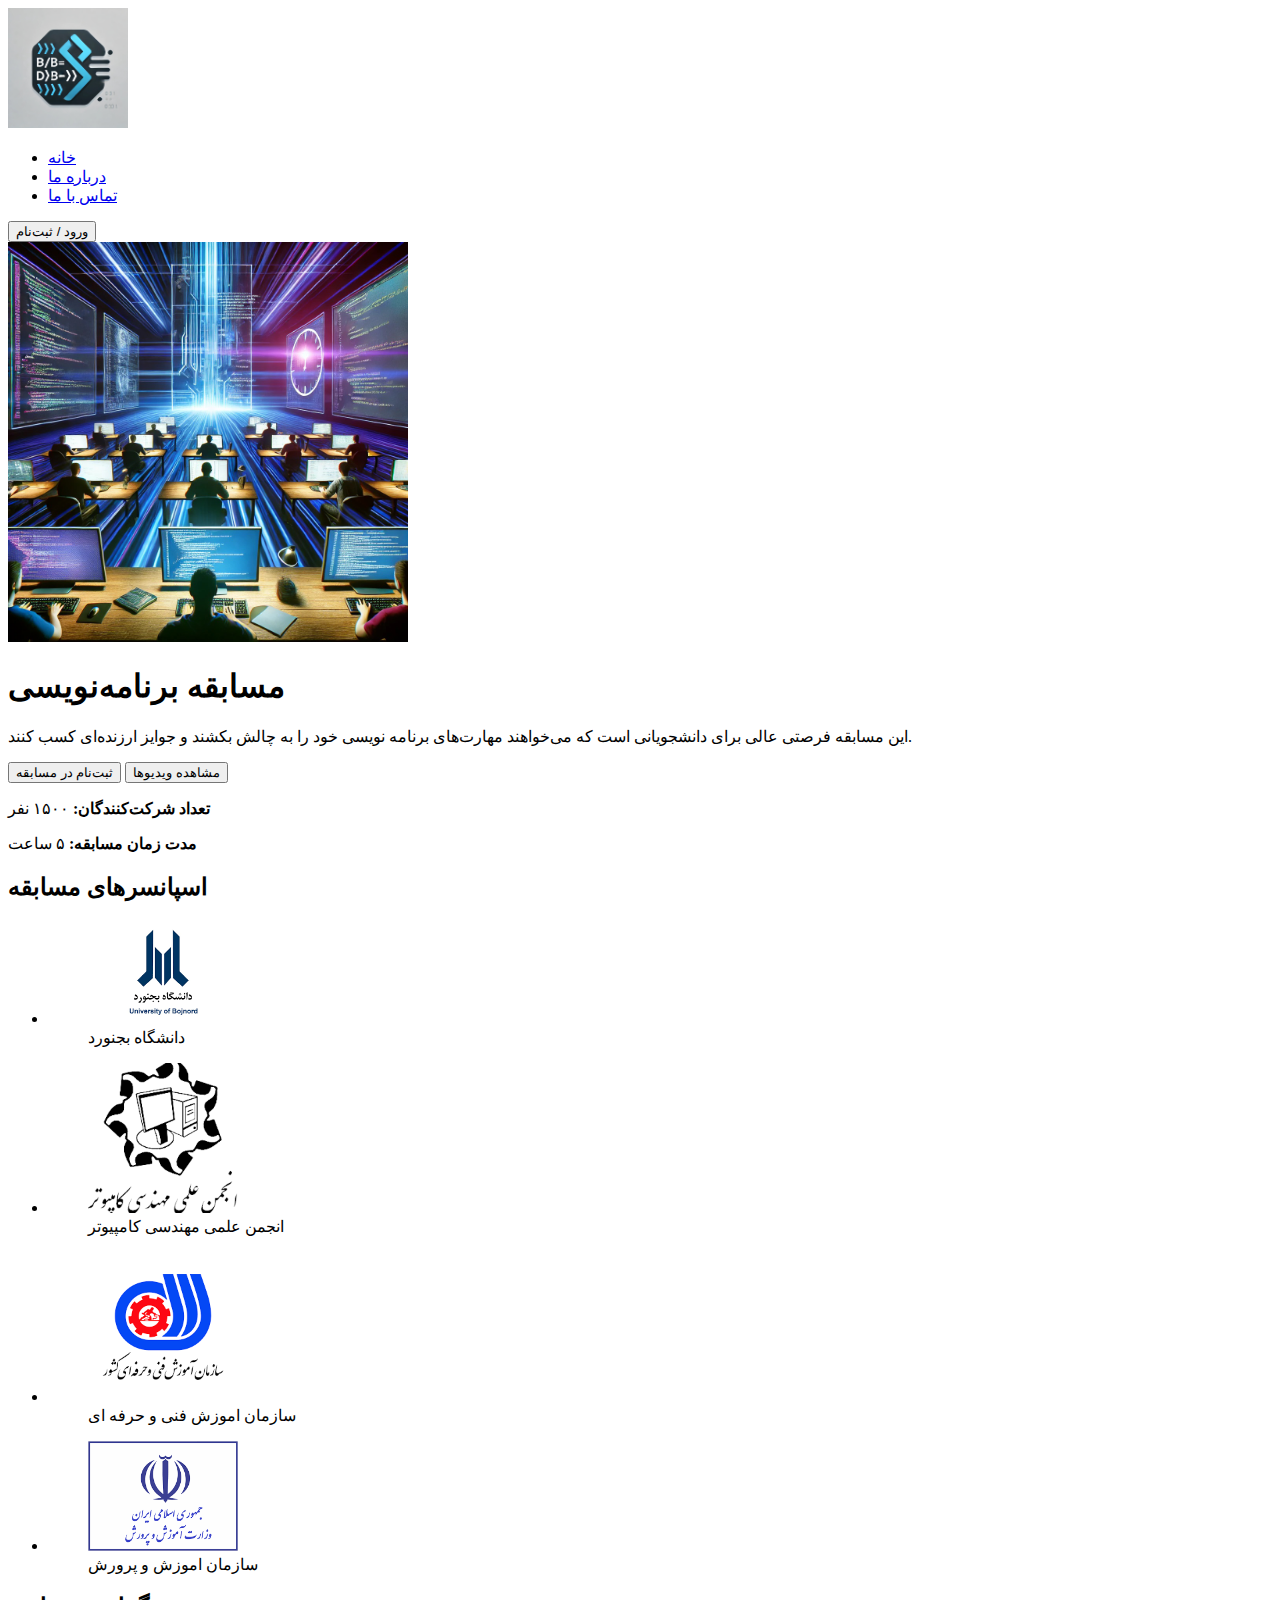
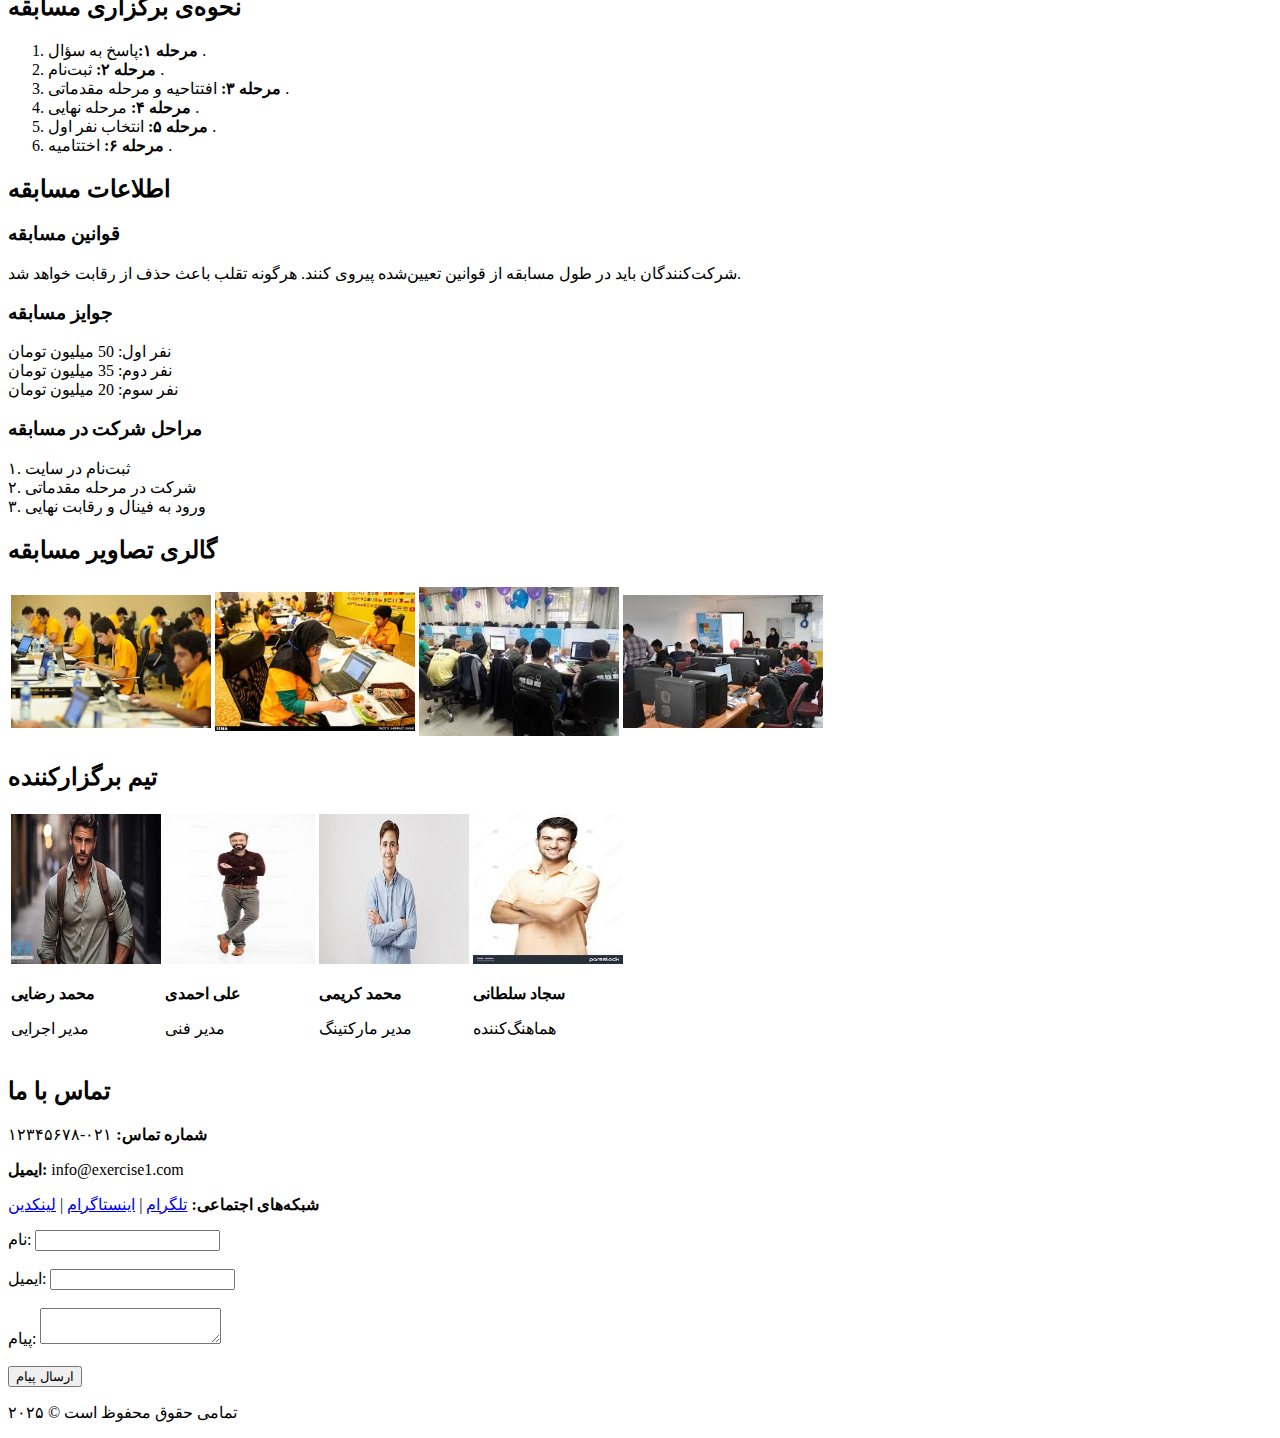
==== index.html @ 2483e650 "Merge branch 'ralia79:main' into main" ====
<!DOCTYPE html>
<html lang="fa">
<head>
    <meta charset="UTF-8">
    <meta name="viewport" content="width=device-width, initial-scale=1.0">
    <title>تمرین اول</title>
</head>
<body>

    <header>
        <img src="assets/images/logo/my_logo.jpg" alt="لوگوی تمرین 1" width="120">
        
        <nav>
            <ul>
                <li><a href="#">خانه</a></li>
                <li><a href="#">درباره ما</a></li>
                <li><a href="#">تماس با ما</a></li>
            </ul>
        </nav>

        <button>ورود / ثبت‌نام</button>
    </header>

<!-------------------------------------------------->
    <section id="event-intro">
        <img src="assets/images/logo/Graphic_image.jpg" alt="تصویر گرافیکی مسابقه" width="400">
        
        <h1>مسابقه برنامه‌نویسی </h1>
    
        <p>این مسابقه فرصتی عالی برای دانشجویانی است که می‌خواهند مهارت‌های برنامه نویسی خود را به چالش بکشند و جوایز ارزنده‌ای کسب کنند.</p>
    
        <button>ثبت‌نام در مسابقه</button>
        <button>مشاهده ویدیوها</button>
    
        <p><strong>تعداد شرکت‌کنندگان:</strong> ۱۵۰۰ نفر</p>
        <p><strong>مدت زمان مسابقه:</strong> ۵ ساعت</p>
    </section>

    <!-------------------------------------------------->
    
    <section id="sponsors">
        <h2> اسپانسرهای مسابقه</h2>
        
        <ul>
            <li>
                <figure>
                    <img src="assets/images/sponsors/university_of_bojnurd.png" alt="دانشگاه بجنورد" width="150">
                    <figcaption>دانشگاه بجنورد</figcaption>
                </figure>
            </li>
            <li>
                <figure>
                    <img src="assets/images/sponsors/sponsor2.png" alt="انجمن علمی مهندسی کامپیوتر" width="150">
                    <figcaption>انجمن علمی مهندسی کامپیوتر</figcaption>
                </figure>
            </li>
            <li>
                <figure>
                    <img src="assets/images/sponsors/sponsor3.png" alt="سازمان اموزش فنی و حرفه ای" width="150">
                    <figcaption>سازمان اموزش فنی و حرفه ای</figcaption>
                </figure>
            </li>
            <li>
                <figure>
                    <img src="assets/images/sponsors/sponser4.png" alt="سازمان اموزش و پرورش" width="150">
                    <figcaption>سازمان اموزش و پرورش</figcaption>
                </figure>
            </li>
        </ul>
    </section>

    <!-------------------------------------------------->

    <section id="timeline">
        <h2>نحوه‌ی برگزاری مسابقه</h2>
    
        <ol>
            <li><strong>مرحله ۱:</strong>پاسخ به سؤال .</li>
            <li><strong>مرحله ۲:</strong> ثبت‌نام .</li>
            <li><strong>مرحله ۳:</strong> افتتاحیه و مرحله مقدماتی .</li>
            <li><strong>مرحله ۴:</strong> مرحله نهایی .</li>
            <li><strong>مرحله ۵:</strong> انتخاب نفر اول .</li>
            <li><strong>مرحله ۶:</strong> اختتامیه .</li>
        </ol>
    </section>

    <!------------------------------------------------------>

    <section id="competition-info">
        <h2>اطلاعات مسابقه</h2>
    
        <div>
            <h3>قوانین مسابقه</h3>
            <p>شرکت‌کنندگان باید در طول مسابقه از قوانین تعیین‌شده پیروی کنند. هرگونه تقلب باعث حذف از رقابت خواهد شد.</p>
        </div>
    
        <div>
            <h3>جوایز مسابقه</h3>
            <p>نفر اول: 50 میلیون تومان <br> نفر دوم: 35 میلیون تومان <br> نفر سوم: 20 میلیون تومان</p>
        </div>
    
        <div>
            <h3> مراحل شرکت در مسابقه</h3>
            <p>۱. ثبت‌نام در سایت <br> ۲. شرکت در مرحله مقدماتی <br> ۳. ورود به فینال و رقابت نهایی</p>
        </div>
    </section>

    <!------------------------------------------------------>
    
    <section id="gallery">
        <h2>گالری تصاویر مسابقه</h2>
    
        <table>
            <tr>
                <td><img src="assets/images/galery/picture1.jpg" alt="عکس  مسابقه" width="200"></td>
                <td><img src="assets/images/galery/picture2.jpg" alt="عکس  مسابقه" width="200"></td>
                <td><img src="assets/images/galery/picture3.jpg" alt="عکس  مسابقه" width="200"></td>
                <td><img src="assets/images/galery/picture4.jpg" alt="عکس  مسابقه" width="200"></td>
            </tr>
        </table>
    </section>

    <!----------------------------------------------------->
    
    <section id="team">
        <h2>تیم برگزارکننده</h2>
    
        <table>
            <tr>
                <td>
                    <img src="assets/images/Organizing_team/Responsible1.jpg" alt="عضو اول" width="150" height="150">
                    <p><strong>محمد رضایی</strong></p>
                    <p>مدیر اجرایی</p>
                </td>
                <td>
                    <img src="assets/images/Organizing_team/Responsible2.jpg" alt="عضو دوم" width="150" height="150">
                    <p><strong>علی احمدی</strong></p>
                    <p>مدیر فنی</p>
                </td>
                <td>
                    <img src="assets/images/Organizing_team/Responsible3.jpg" alt="عضو سوم" width="150" height="150">
                    <p><strong>محمد کریمی</strong></p>
                    <p>مدیر مارکتینگ</p>
                </td>
                <td>
                    <img src="assets/images/Organizing_team/Responsible4.jpg" alt="عضو چهارم" width="150" height="150">
                    <p><strong>سجاد سلطانی</strong></p>
                    <p>هماهنگ‌کننده</p>
                </td>
            </tr>
        </table>
    </section>

    <!--------------------------------------------------->
    
    <section id="contact">
        <h2>تماس با ما</h2>
    
        <p><strong> شماره تماس:</strong> ۰۲۱-۱۲۳۴۵۶۷۸</p>
        <p><strong> ایمیل:</strong> info@exercise1.com</p>
        <p><strong> شبکه‌های اجتماعی:</strong> 
            <a href="#">تلگرام</a> | 
            <a href="#">اینستاگرام</a> | 
            <a href="#">لینکدین</a>
        </p>
    
        <form>
            <label>نام:</label>
            <input type="text" name="name"><br><br>
    
            <label>ایمیل:</label>
            <input type="email" name="email"><br><br>
    
            <label>پیام:</label>
            <textarea name="message"></textarea><br><br>
    
            <button type="submit">ارسال پیام</button>
        </form>
    </section>
    
    <footer>
        <p>تمامی حقوق محفوظ است © ۲۰۲۵</p>
    </footer>
    
</body>
</html>
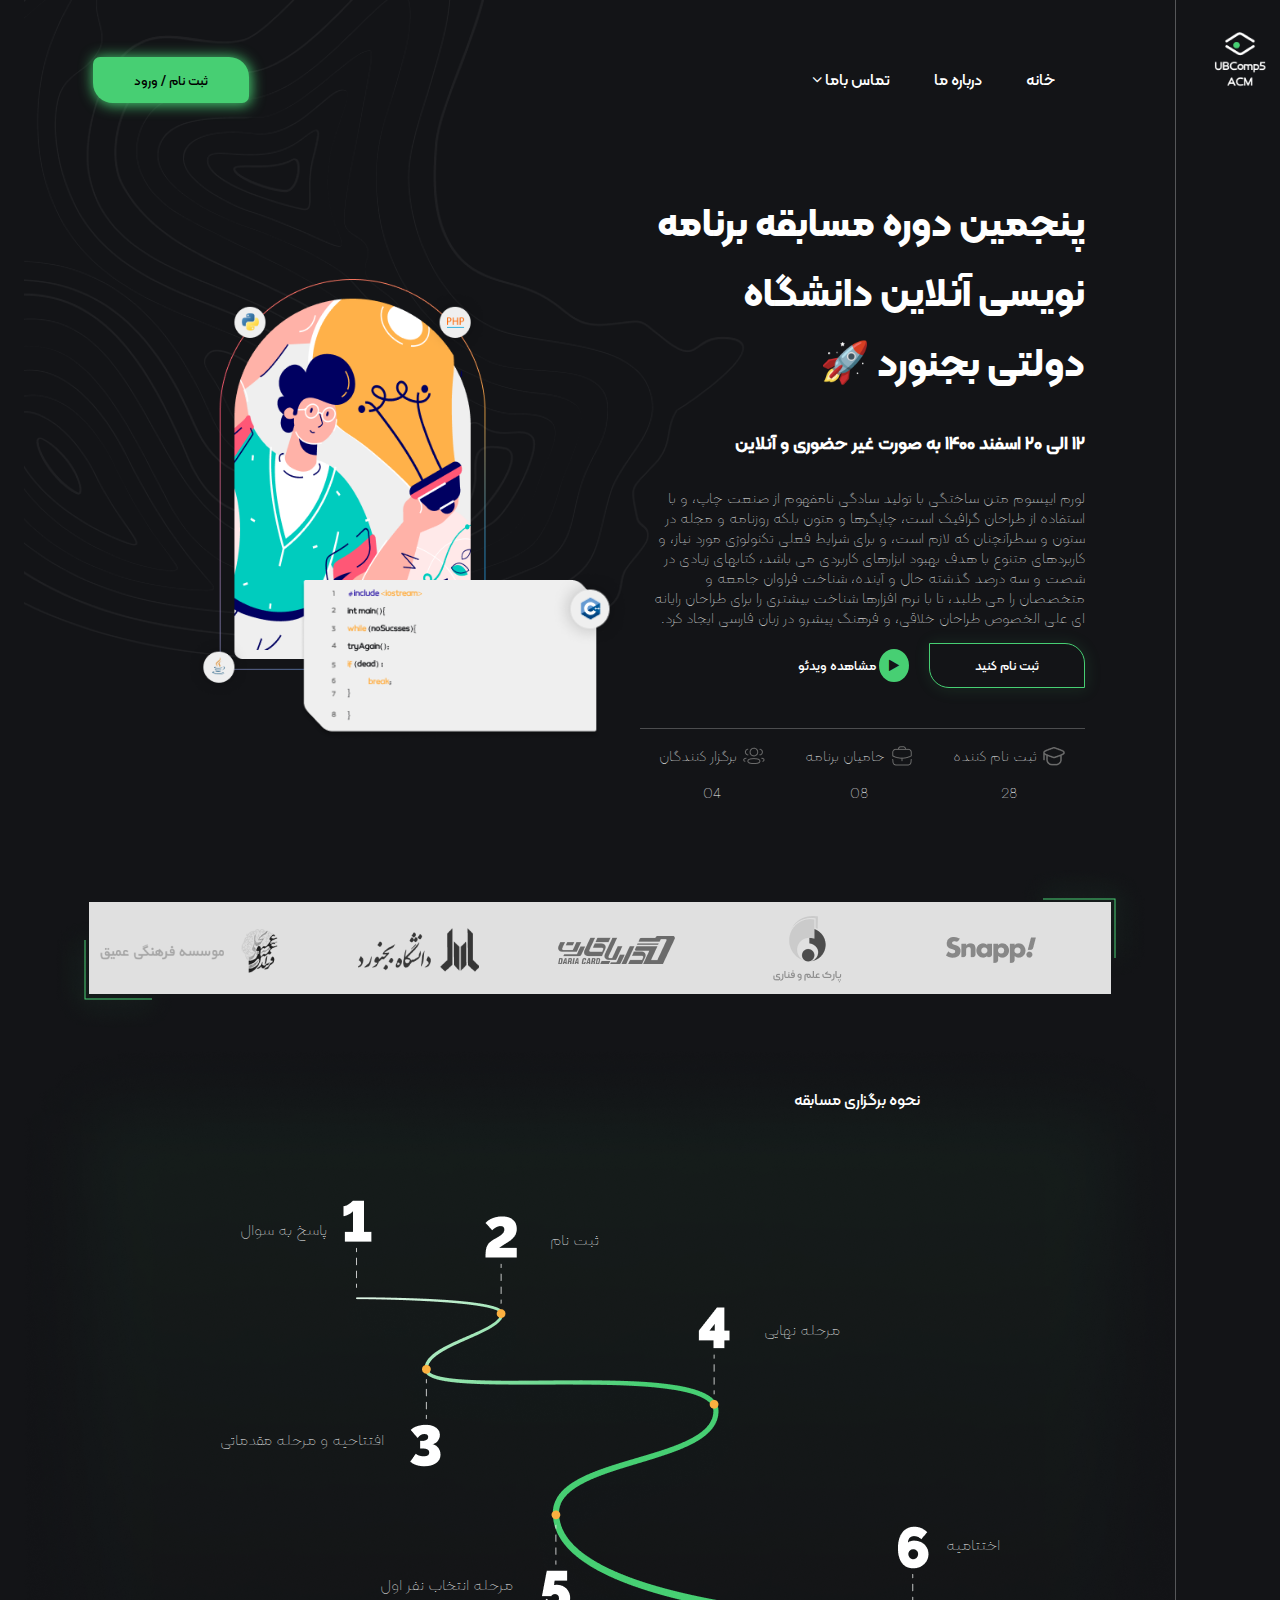
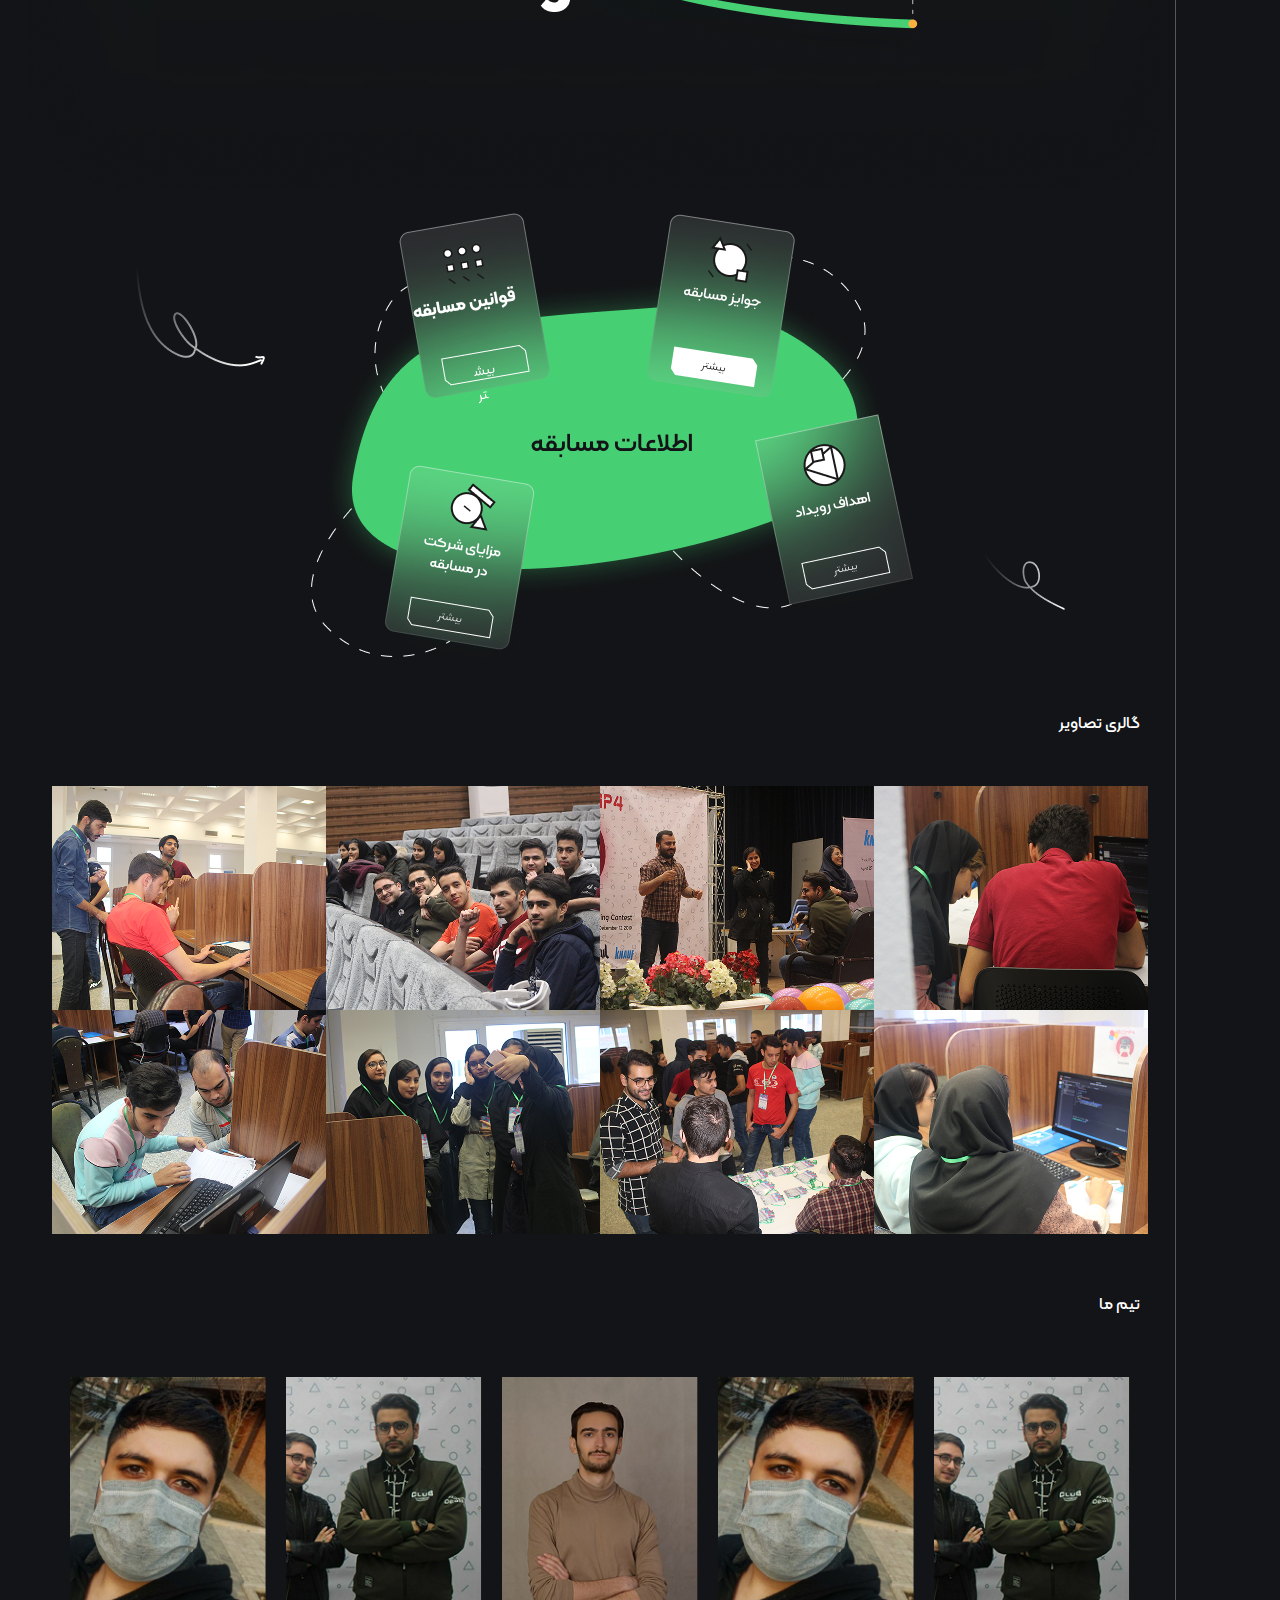
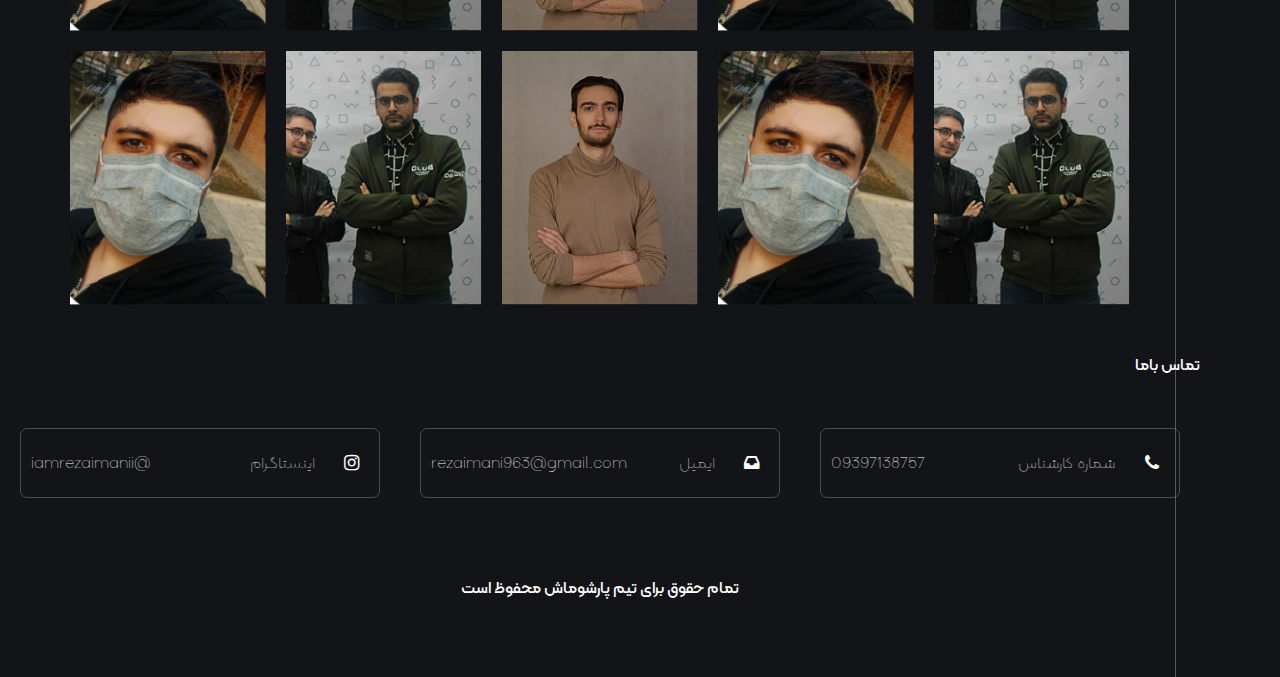
==== commit 7b584381: "Merge branch 'ralia79:main' into main" ====
--- a/index.html
+++ b/index.html
@@ -1,186 +1,324 @@
 <!DOCTYPE html>
 <html lang="fa">
+
 <head>
     <meta charset="UTF-8">
     <meta name="viewport" content="width=device-width, initial-scale=1.0">
-    <title>تمرین اول</title>
+    <link rel="stylesheet" href="assets/css/style.css">
+    <link rel="stylesheet" href="assets/css/fonts.css">
+    <title>صفحه اصلی</title>
 </head>
+
 <body>
-
-    <header>
-        <img src="assets/images/logo/my_logo.jpg" alt="لوگوی تمرین 1" width="120">
-        
-        <nav>
-            <ul>
-                <li><a href="#">خانه</a></li>
-                <li><a href="#">درباره ما</a></li>
-                <li><a href="#">تماس با ما</a></li>
-            </ul>
-        </nav>
-
-        <button>ورود / ثبت‌نام</button>
-    </header>
-
-<!-------------------------------------------------->
-    <section id="event-intro">
-        <img src="assets/images/logo/Graphic_image.jpg" alt="تصویر گرافیکی مسابقه" width="400">
-        
-        <h1>مسابقه برنامه‌نویسی </h1>
-    
-        <p>این مسابقه فرصتی عالی برای دانشجویانی است که می‌خواهند مهارت‌های برنامه نویسی خود را به چالش بکشند و جوایز ارزنده‌ای کسب کنند.</p>
-    
-        <button>ثبت‌نام در مسابقه</button>
-        <button>مشاهده ویدیوها</button>
-    
-        <p><strong>تعداد شرکت‌کنندگان:</strong> ۱۵۰۰ نفر</p>
-        <p><strong>مدت زمان مسابقه:</strong> ۵ ساعت</p>
-    </section>
-
-    <!-------------------------------------------------->
-    
-    <section id="sponsors">
-        <h2> اسپانسرهای مسابقه</h2>
-        
-        <ul>
-            <li>
-                <figure>
-                    <img src="assets/images/sponsors/university_of_bojnurd.png" alt="دانشگاه بجنورد" width="150">
-                    <figcaption>دانشگاه بجنورد</figcaption>
-                </figure>
-            </li>
-            <li>
-                <figure>
-                    <img src="assets/images/sponsors/sponsor2.png" alt="انجمن علمی مهندسی کامپیوتر" width="150">
-                    <figcaption>انجمن علمی مهندسی کامپیوتر</figcaption>
-                </figure>
-            </li>
-            <li>
-                <figure>
-                    <img src="assets/images/sponsors/sponsor3.png" alt="سازمان اموزش فنی و حرفه ای" width="150">
-                    <figcaption>سازمان اموزش فنی و حرفه ای</figcaption>
-                </figure>
-            </li>
-            <li>
-                <figure>
-                    <img src="assets/images/sponsors/sponser4.png" alt="سازمان اموزش و پرورش" width="150">
-                    <figcaption>سازمان اموزش و پرورش</figcaption>
-                </figure>
-            </li>
-        </ul>
-    </section>
-
-    <!-------------------------------------------------->
-
-    <section id="timeline">
-        <h2>نحوه‌ی برگزاری مسابقه</h2>
-    
-        <ol>
-            <li><strong>مرحله ۱:</strong>پاسخ به سؤال .</li>
-            <li><strong>مرحله ۲:</strong> ثبت‌نام .</li>
-            <li><strong>مرحله ۳:</strong> افتتاحیه و مرحله مقدماتی .</li>
-            <li><strong>مرحله ۴:</strong> مرحله نهایی .</li>
-            <li><strong>مرحله ۵:</strong> انتخاب نفر اول .</li>
-            <li><strong>مرحله ۶:</strong> اختتامیه .</li>
-        </ol>
-    </section>
-
-    <!------------------------------------------------------>
-
-    <section id="competition-info">
-        <h2>اطلاعات مسابقه</h2>
-    
-        <div>
-            <h3>قوانین مسابقه</h3>
-            <p>شرکت‌کنندگان باید در طول مسابقه از قوانین تعیین‌شده پیروی کنند. هرگونه تقلب باعث حذف از رقابت خواهد شد.</p>
+    <div class="container">
+        <div class="container-col-1">
+            <img src="assets/images/logo/logo.png" alt="لوگوی سایت">
         </div>
-    
-        <div>
-            <h3>جوایز مسابقه</h3>
-            <p>نفر اول: 50 میلیون تومان <br> نفر دوم: 35 میلیون تومان <br> نفر سوم: 20 میلیون تومان</p>
+        <div class="container-col-2">
+            <header>
+                <div class="header-col-1">
+                    <nav>
+                        <ul>
+                            <li><a href="#">خانه</a></li>
+                            <li><a href="#">درباره ما</a></li>
+                            <li><a href="#">تماس باما <i class="fa fa-angle-down"></i></a></li>
+                        </ul>
+                    </nav>
+                </div>
+                <div class="header-col-2">
+                    <button>ثبت نام / ورود</button>
+                </div>
+            </header>
+            <div class="content-container">
+                <div class="content-container-col-1">
+                    <h1>پنجمین دوره مسابقه برنامه نویسی آنلاین دانشگاه دولتی بجنورد &#x1F680;</h1>
+                    <h5>۱۲ الی ۲۰ اسفند ۱۴۰۰ به صورت غیر حضوری و آنلاین</h5>
+                    <p>لورم ایپسوم متن ساختگی با تولید سادگی نامفهوم از صنعت چاپ، و با استفاده از طراحان گرافیک است،
+                        چاپگرها و متون بلکه روزنامه و مجله در ستون و سطرآنچنان که لازم است، و برای شرایط فعلی تکنولوژی
+                        مورد نیاز، و کاربردهای متنوع با هدف بهبود ابزارهای کاربردی می باشد، کتابهای زیادی در شصت و سه
+                        درصد گذشته حال و آینده، شناخت فراوان جامعه و متخصصان را می طلبد، تا با نرم افزارها شناخت بیشتری
+                        را برای طراحان رایانه ای علی الخصوص طراحان خلاقی، و فرهنگ پیشرو در زبان فارسی ایجاد کرد.</p>
+
+                    <button class="submit">ثبت نام کنید</button>
+                    <button class="watch"> <i class="fa fa-play"></i> مشاهده ویدئو</button>
+
+                    <div class="box">
+                        <div>
+                            <p><img src="assets/images/icons/education.png" alt=""> ثبت نام کننده </p>
+                            <p>28</p>
+                        </div>
+                        <div>
+                            <p><img src="assets/images/icons/work.png" alt=""> حامیان برنامه</p>
+                            <p>08</p>
+                        </div>
+                        <div>
+                            <p><img src="assets/images/icons/user.png" alt=""> برگزار کنندگان</p>
+                            <p>04</p>
+                        </div>
+                    </div>
+                </div>
+                <div class="content-container-col-2">
+                    <img src="assets/images/banner/banner.png" class="banner" alt="مسابقات برنامه نویسی">
+                    <img src="assets/images/banner/code.png" class="code" alt="نمونه کد">
+                    <img src="assets/images/icons/c-plus-plus.png" class="c" alt="لوگوی زبان سی پلاس پلاس">
+                </div>
+            </div>
+            <div class="sponser-container">
+                <img src="assets/images/banner/sponser.png" alt="">
+            </div>
+            <div class="path-container">
+                <div class="path-container-child">
+                    <div class="path-box">
+                        <img src="assets/images/banner/path.png" alt="">
+                        <p class="path-title">نحوه برگزاری مسابقه</p>
+                        <p class="path-1">پاسخ به سوال</p>
+                        <p class="path-2">ثبت نام</p>
+                        <p class="path-3">افتتاحیه و مرحله مقدماتی</p>
+                        <p class="path-4">مرحله نهایی</p>
+                        <p class="path-5">مرحله انتخاب نفر اول</p>
+                        <p class="path-6">اختتامیه</p>
+                    </div>
+                </div>
+            </div>
+            <div class="information-container">
+                <img src="assets/images/banner/information.png" alt="">
+            </div>
+            <div class="gallery-container">
+                <div class="gallery-container-child">
+                    <p class="gallery-title">گالری تصاویر</p>
+                    <div>
+                        <span>
+                            <span class="back-d"></span>
+                            <img src="assets/images/gallery/gallery-1.png" alt="تصویر اول گالری تصاویر">
+                            <img class="plus" src="assets/images/icons/plus.png" alt="">
+                        </span>
+                        <span>
+                            <span class="back-d"></span>
+                            <img src="assets/images/gallery/gallery-2.png" alt="تصویر دوم گالری تصاویر">
+                            <img class="plus" src="assets/images/icons/plus.png" alt="">
+                        </span>
+                        <span>
+                            <span class="back-d"></span>
+                            <img src="assets/images/gallery/gallery-3.png" alt="تصویر سوم گالری تصاویر">
+                            <img class="plus" src="assets/images/icons/plus.png" alt="">
+                        </span>
+                        <span>
+                            <span class="back-d"></span>
+                            <img src="assets/images/gallery/gallery-4.png" alt="تصویر چهارم گالری تصاویر">
+                            <img class="plus" src="assets/images/icons/plus.png" alt="">
+                        </span>
+                    </div>
+                    <div>
+                        <span>
+                            <span class="back-d"></span>
+                            <img src="assets/images/gallery/gallery-5.png" alt="تصویر پنجم گالری تصاویر">
+                            <img class="plus" src="assets/images/icons/plus.png" alt="">
+                        </span>
+                        <span>
+                            <span class="back-d"></span>
+                            <img src="assets/images/gallery/gallery-6.png" alt="تصویر ششم گالری تصاویر">
+                            <img class="plus" src="assets/images/icons/plus.png" alt="">
+                        </span>
+                        <span>
+                            <span class="back-d"></span>
+                            <img src="assets/images/gallery/gallery-7.png" alt="تصویر هفتم گالری تصاویر">
+                            <img class="plus" src="assets/images/icons/plus.png" alt="">
+                        </span>
+                        <span>
+                            <span class="back-d"></span>
+                            <img src="assets/images/gallery/gallery-8.png" alt="تصویر هشتم گالری تصاویر">
+                            <img class="plus" src="assets/images/icons/plus.png" alt="">
+                        </span>
+                    </div>
+                </div>
+            </div>
+            <div class="team-container">
+                <div class="team-container-child">
+                    <p class="team-title">تیم ما</p>
+                    <div>
+                        <span>
+                            <span class="back-d"></span>
+                            <img src="assets/images/team/team-1.png" alt="نفر اول تیم ما">
+                            <span class="sp-child-1">
+                                <i class="fa fa-linkedin-square"></i>
+                                <i class="fa fa-telegram"></i>
+                                <i class="fa fa-instagram"></i>
+                            </span>
+                            <span class="sp-child-2">
+                                <p>رضا ایمانی</p>
+                                <p>رهبر تیم</p>
+                            </span>
+                        </span>
+                        <span>
+                            <span class="back-d"></span>
+                            <img src="assets/images/team/team-2.png" alt="نفر دوم تیم ما">
+                            <span class="sp-child-1">
+                                <i class="fa fa-linkedin-square"></i>
+                                <i class="fa fa-telegram"></i>
+                                <i class="fa fa-instagram"></i>
+                            </span>
+                            <span class="sp-child-2">
+                                <p>حامد جعفری</p>
+                                <p>توسعه دهنده تازه کار</p>
+                            </span>
+                        </span>
+                        <span>
+                            <span class="back-d"></span>
+                            <img src="assets/images/team/team-3.png" alt="نفر سوم تیم ما">
+                            <span class="sp-child-1">
+                                <i class="fa fa-linkedin-square"></i>
+                                <i class="fa fa-telegram"></i>
+                                <i class="fa fa-instagram"></i>
+                            </span>
+                            <span class="sp-child-2">
+                                <p>میلاد احمدی</p>
+                                <p>طراح رابط کاربری </p>
+                            </span>
+                        </span>
+                        <span>
+                            <span class="back-d"></span>
+                            <img src="assets/images/team/team-1.png" alt="نفر چهارم تیم ما">
+                            <span class="sp-child-1">
+                                <i class="fa fa-linkedin-square"></i>
+                                <i class="fa fa-telegram"></i>
+                                <i class="fa fa-instagram"></i>
+                            </span>
+                            <span class="sp-child-2">
+                                <p>محسن محمدی</p>
+                                <p>متخصص استایلینگ</p>
+                            </span>
+                        </span>
+                        <span>
+                            <span class="back-d"></span>
+                            <img src="assets/images/team/team-2.png" alt="نفر پنجم تیم ما">
+                            <span class="sp-child-1">
+                                <i class="fa fa-linkedin-square"></i>
+                                <i class="fa fa-telegram"></i>
+                                <i class="fa fa-instagram"></i>
+                            </span>
+                            <span class="sp-child-2">
+                                <p>نیما رضایی</p>
+                                <p>مسئول بهینه سازی</p>
+                            </span>
+                        </span>
+                    </div>
+                    <div>
+                        <span>
+                            <span class="back-d"></span>
+                            <img src="assets/images/team/team-1.png" alt="نفر ششم تیم ما">
+                            <span class="sp-child-1">
+                                <i class="fa fa-linkedin-square"></i>
+                                <i class="fa fa-telegram"></i>
+                                <i class="fa fa-instagram"></i>
+                            </span>
+                            <span class="sp-child-2">
+                                <p>شاهرخ ایمانی</p>
+                                <p>مسئول تست رابط کاربری</p>
+                            </span>
+                        </span>
+                        <span>
+                            <span class="back-d"></span>
+                            <img src="assets/images/team/team-2.png" alt="نفر هفتم تیم ما">
+                            <span class="sp-child-1">
+                                <i class="fa fa-linkedin-square"></i>
+                                <i class="fa fa-telegram"></i>
+                                <i class="fa fa-instagram"></i>
+                            </span>
+                            <span class="sp-child-2">
+                                <p>کیان نادری</p>
+                                <p>توسعه دهنده ارشد</p>
+                            </span>
+                        </span>
+                        <span>
+                            <span class="back-d"></span>
+                            <img src="assets/images/team/team-3.png" alt="نفر هشتم تیم ما">
+                            <span class="sp-child-1">
+                                <i class="fa fa-linkedin-square"></i>
+                                <i class="fa fa-telegram"></i>
+                                <i class="fa fa-instagram"></i>
+                            </span>
+                            <span class="sp-child-2">
+                                <p>حمید صمدی</p>
+                                <p>متخصص توسعه کامپوننت</p>
+                            </span>
+                        </span>
+                        <span>
+                            <span class="back-d"></span>
+                            <img src="assets/images/team/team-1.png" alt="نفر نهم تیم ما">
+                            <span class="sp-child-1">
+                                <i class="fa fa-linkedin-square"></i>
+                                <i class="fa fa-telegram"></i>
+                                <i class="fa fa-instagram"></i>
+                            </span>
+                            <span class="sp-child-2">
+                                <p>سعید آقایی</p>
+                                <p>توسعه دهنده ارشد</p>
+                            </span>
+                        </span>
+                        <span>
+                            <span class="back-d"></span>
+                            <img src="assets/images/team/team-2.png" alt="نفر دهم تیم ما">
+                            <span class="sp-child-1">
+                                <i class="fa fa-linkedin-square"></i>
+                                <i class="fa fa-telegram"></i>
+                                <i class="fa fa-instagram"></i>
+                            </span>
+                            <span class="sp-child-2">
+                                <p>فرهاد کیانی</p>
+                                <p>توسعه دهنده تازه کار</p>
+                            </span>
+                        </span>
+
+                    </div>
+                </div>
+            </div>
+            <div class="contact-container">
+                <div class="contact-container-child">
+                    <p class="contact-title">تماس باما</p>
+                    <div class="contact-box">
+                        <div class="contact-item">
+                            <div class="icon">
+                                <i class="fa fa-phone"></i>
+                            </div>
+                            <div class="key">
+                                <p>شماره کارشناس</p>
+                            </div>
+                            <div class="value">
+                                <p>09397138757</p>
+                            </div>
+                        </div>
+                        <div class="contact-item">
+                            <div class="icon">
+                                <i class="fa fa-inbox"></i>
+                            </div>
+                            <div class="key">
+                                <p>ایمیل</p>
+                            </div>
+                            <div class="value">
+                                rezaimani963@gmail.com
+                            </div>
+                        </div>
+                        <div class="contact-item">
+                            <div class="icon">
+                                <i class="fa fa-instagram"></i>
+                            </div>
+                            <div class="key">
+                                <p>اینستاگرام</p>
+                            </div>
+                            <div class="value">
+                                <p>@iamrezaimanii</p>
+                            </div>
+                        </div>
+                    </div>
+                </div>
+            </div>
+            <footer>
+                <p>تمام حقوق برای تیم پارشوماش محفوظ است</p>
+            </footer>
         </div>
-    
-        <div>
-            <h3> مراحل شرکت در مسابقه</h3>
-            <p>۱. ثبت‌نام در سایت <br> ۲. شرکت در مرحله مقدماتی <br> ۳. ورود به فینال و رقابت نهایی</p>
-        </div>
-    </section>
-
-    <!------------------------------------------------------>
-    
-    <section id="gallery">
-        <h2>گالری تصاویر مسابقه</h2>
-    
-        <table>
-            <tr>
-                <td><img src="assets/images/galery/picture1.jpg" alt="عکس  مسابقه" width="200"></td>
-                <td><img src="assets/images/galery/picture2.jpg" alt="عکس  مسابقه" width="200"></td>
-                <td><img src="assets/images/galery/picture3.jpg" alt="عکس  مسابقه" width="200"></td>
-                <td><img src="assets/images/galery/picture4.jpg" alt="عکس  مسابقه" width="200"></td>
-            </tr>
-        </table>
-    </section>
-
-    <!----------------------------------------------------->
-    
-    <section id="team">
-        <h2>تیم برگزارکننده</h2>
-    
-        <table>
-            <tr>
-                <td>
-                    <img src="assets/images/Organizing_team/Responsible1.jpg" alt="عضو اول" width="150" height="150">
-                    <p><strong>محمد رضایی</strong></p>
-                    <p>مدیر اجرایی</p>
-                </td>
-                <td>
-                    <img src="assets/images/Organizing_team/Responsible2.jpg" alt="عضو دوم" width="150" height="150">
-                    <p><strong>علی احمدی</strong></p>
-                    <p>مدیر فنی</p>
-                </td>
-                <td>
-                    <img src="assets/images/Organizing_team/Responsible3.jpg" alt="عضو سوم" width="150" height="150">
-                    <p><strong>محمد کریمی</strong></p>
-                    <p>مدیر مارکتینگ</p>
-                </td>
-                <td>
-                    <img src="assets/images/Organizing_team/Responsible4.jpg" alt="عضو چهارم" width="150" height="150">
-                    <p><strong>سجاد سلطانی</strong></p>
-                    <p>هماهنگ‌کننده</p>
-                </td>
-            </tr>
-        </table>
-    </section>
-
-    <!--------------------------------------------------->
-    
-    <section id="contact">
-        <h2>تماس با ما</h2>
-    
-        <p><strong> شماره تماس:</strong> ۰۲۱-۱۲۳۴۵۶۷۸</p>
-        <p><strong> ایمیل:</strong> info@exercise1.com</p>
-        <p><strong> شبکه‌های اجتماعی:</strong> 
-            <a href="#">تلگرام</a> | 
-            <a href="#">اینستاگرام</a> | 
-            <a href="#">لینکدین</a>
-        </p>
-    
-        <form>
-            <label>نام:</label>
-            <input type="text" name="name"><br><br>
-    
-            <label>ایمیل:</label>
-            <input type="email" name="email"><br><br>
-    
-            <label>پیام:</label>
-            <textarea name="message"></textarea><br><br>
-    
-            <button type="submit">ارسال پیام</button>
-        </form>
-    </section>
-    
-    <footer>
-        <p>تمامی حقوق محفوظ است © ۲۰۲۵</p>
-    </footer>
-    
+    </div>
+    <img class="background" src="assets/images/banner/background.png" alt="">
+
 </body>
-</html>
+
+</html>--- a/assets/css/style.css
+++ b/assets/css/style.css
@@ -0,0 +1,520 @@
+@import url(../icons/css/font-awesome.min.css);
+
+:root {
+    --BACKGROUND: #131417;
+    --FOREGROUND: #FFFFFF;
+    --GREEN: #47CF73;
+}
+
+* {
+    box-sizing: border-box;
+    text-decoration: none;
+    user-select: none;
+    -webkit-user-select: none;
+    -moz-user-select: none;
+}
+
+body {
+    direction: rtl;
+    margin: 0px;
+    background-color: var(--BACKGROUND);
+}
+
+.container {
+    display: flex;
+    align-items: start;
+    justify-content: center;
+    width: 100%;
+}
+
+.container-col-1 {
+    width: 10%;
+    display: flex;
+    align-items: start;
+    justify-content: center;
+    height: 100vh;
+}
+
+.container-col-1 img {
+    width: 40%;
+    margin-top: 32px;
+}
+
+.container-col-2 {
+    width: 90%;
+    border-right: 1px solid rgba(255, 255, 255, 0.288);
+}
+
+header {
+    padding: 40px;
+    display: flex;
+    align-items: center;
+    justify-content: center;
+    width: 100%;
+    height: fit-content;
+}
+
+.header-col-1 {
+    width: 80%;
+    height: 100%;
+}
+
+.header-col-1 ul {
+    list-style-type: none;
+    padding: 0px;
+    margin-right: 60px;
+}
+
+.header-col-1 li {
+    display: inline-block;
+    width: fit-content;
+    padding: 10px 20px;
+    border-bottom: 1px solid var(--BACKGROUND);
+    transition: all 0.2s;
+}
+
+.header-col-1 li:hover {
+    border-bottom: 1px solid var(--GREEN);
+}
+
+.header-col-1 li a {
+    font-family: kalameh-medium;
+    color: var(--FOREGROUND);
+}
+
+.header-col-2 {
+    width: 20%;
+    display: flex;
+    align-items: center;
+    justify-content: center;
+}
+
+.header-col-2 button {
+    cursor: pointer;
+    width: 156px;
+    height: 45.54px;
+    font-family: kalameh-medium;
+    font-size: small;
+    background-color: var(--GREEN);
+    border-radius: 7px 20px 7px 20px;
+    border: 0px;
+    box-shadow: 1px 1px 14px 1px var(--GREEN);
+}
+
+.content-container {
+    display: flex;
+    align-items: center;
+    justify-content: center;
+    width: 100%;
+    padding: 0px 50px 50px 50px;
+}
+
+.content-container-col-1 {
+    width: 50%;
+    padding: 0px 40px;
+}
+
+.content-container-col-2 {
+    display: flex;
+    align-items: center;
+    justify-content: center;
+    width: 50%;
+    position: relative;
+}
+
+.content-container-col-2 .banner {
+    width: 300px;
+}
+
+.content-container-col-2 .code {
+    width: 300px;
+    position: absolute;
+    right: 0px;
+    bottom: 0px;
+    margin-bottom: -40px;
+}
+
+.content-container-col-2 .c {
+    width: 80px;
+    position: absolute;
+    right: 0px;
+    margin-right: -30px;
+    bottom: 50px;
+}
+
+.content-container-col-1 h1 {
+    font-family: kalameh-bold;
+    color: var(--FOREGROUND);
+    line-height: 70px;
+    font-size: 40px;
+}
+
+.content-container-col-1 h5 {
+    color: var(--FOREGROUND);
+    font-family: kalameh-medium;
+    font-size: 18px;
+}
+
+.content-container-col-1 p {
+    color: var(--FOREGROUND);
+    font-family: kalameh-thin;
+    font-size: 15px;
+    line-height: 20px;
+}
+
+.submit {
+    cursor: pointer;
+    width: 156px;
+    height: 45.54px;
+    background-color: transparent;
+    color: var(--FOREGROUND);
+    border: 1px solid var(--GREEN);
+    border-radius: 0px 20px 0px 20px;
+    font-family: kalameh-medium;
+    font-size: small;
+    box-shadow: 1px 1px 16px 1px #47cf721e;
+}
+
+.watch {
+    cursor: pointer;
+    font-size: small;
+    width: fit-content;
+    border: 0px;
+    height: 28px;
+    margin-right: 10px;
+    background-color: transparent;
+    color: var(--FOREGROUND);
+    font-family: kalameh-medium;
+}
+
+.watch i {
+    color: var(--BACKGROUND);
+    background-color: var(--GREEN);
+    padding: 10px;
+    border-radius: 100%;
+}
+
+.box {
+    margin-top: 40px;
+    border-top: 1px solid rgba(255, 255, 255, 0.242);
+    display: flex;
+    align-items: center;
+    justify-content: space-around;
+}
+
+.box p {
+    text-align: center;
+    display: flex;
+    align-items: center;
+    justify-content: space-around;
+}
+
+.box img {
+    margin-left: 5px;
+}
+
+.sponser-container {
+    display: flex;
+    align-items: center;
+    justify-content: center;
+    position: relative;
+}
+
+.path-box {
+    width: 60%;
+    display: flex;
+    align-items: center;
+    justify-content: center;
+    position: relative;
+}
+
+.path-container-child {
+    width: 1200px;
+    padding: 0px;
+    display: flex;
+    align-items: center;
+    justify-content: center;
+    position: relative;
+}
+
+.path-container {
+    width: 100%;
+    padding: 0px;
+    display: flex;
+    align-items: center;
+    justify-content: center;
+}
+
+.sponser-contaner img {
+    width: 100%;
+}
+
+.path-container img {
+    width: 1200px;
+}
+
+.path-container p {
+    font-family: kalameh-thin;
+    color: var(--FOREGROUND);
+    position: absolute;
+    cursor: pointer;
+}
+
+.path-title {
+    font-family: kalameh-medium !important;
+    right: 40px;
+    top: 40px;
+}
+
+.path-1 {
+    left: 0px;
+    top: 170px;
+}
+
+.path-2 {
+    top: 180px;
+    left: 310px;
+}
+
+.path-3 {
+    top: 380px;
+    left: -20px;
+}
+
+.path-4 {
+    top: 270px;
+    right: 120px;
+}
+
+.path-5 {
+    top: 525px;
+    left: 140px;
+}
+
+.path-6 {
+    top: 485px;
+    right: -40px;
+}
+
+.information {
+    width: 1200px;
+}
+
+.information-container {
+    display: flex;
+    align-items: center;
+    justify-content: center;
+    width: 100%;
+}
+
+.gallery-container,
+.team-container,
+.contact-container {
+    width: 100%;
+    display: flex;
+    align-items: center;
+    justify-content: center;
+}
+
+.gallery-container-child,
+.team-container-child {
+    width: 1200px;
+    padding: 20px 60px;
+}
+
+.contact-container-child {
+    width: 1200px;
+}
+
+.gallery-container-child div,
+.team-container-child div {
+    display: flex;
+    align-items: center;
+    justify-content: center;
+    width: 100%;
+}
+
+.gallery-container-child span :first-child {
+    width: 100%;
+}
+
+.gallery-container-child span {
+    position: relative;
+    width: 300px;
+    display: flex;
+    align-items: center;
+    justify-content: center;
+    transition: all 0.2s;
+}
+
+.gallery-container-child span :last-child {
+    position: absolute;
+    opacity: 0;
+    width: 0px;
+    transition: all 0.2s;
+    cursor: pointer;
+}
+
+.gallery-container-child span .back-d {
+    width: 100%;
+    height: 100%;
+    transition: all 0.2s;
+    background-color: rgba(0, 0, 0, 0.626);
+    opacity: 0;
+    position: absolute;
+}
+
+.gallery-container-child span:hover .back-d {
+    opacity: 1;
+}
+
+.gallery-container-child span:hover .plus {
+    opacity: 1;
+    width: 40px;
+}
+
+
+.team-container-child>div>span {
+    width: 250px;
+    margin: 10px;
+    transition: all 0.2s;
+    position: relative;
+    display: flex;
+    align-items: center;
+    justify-content: center;
+}
+
+.team-container-child>div>span>img {
+    width: 100%;
+}
+
+.team-container-child>div>span>span {
+    position: absolute;
+    color: var(--FOREGROUND);
+    opacity: 0;
+    transition: all 0.2s;
+
+}
+
+.team-container-child>div>span>.sp-child-1 {
+    top: 110px;
+    font-size: x-large !important;
+    width: 80%;
+    display: flex;
+    align-items: center;
+    justify-content: space-around;
+}
+
+.team-container-child>div>span>.sp-child-1 i {
+    cursor: pointer;
+}
+
+.team-container-child>div>span>.sp-child-2 {
+    font-family: kalameh-thin;
+    line-height: 10px;
+    text-align: center;
+    font-size: 18px;
+    bottom: 20px;
+}
+
+.team-container-child>div>span>.sp-child-2 :first-child {
+    font-family: kalameh-medium !important;
+    font-size: 24px !important;
+
+}
+
+.team-container-child .back-d {
+    width: 100%;
+    height: 100%;
+    background-color: rgba(0, 0, 0, 0.457);
+    opacity: 0;
+    transition: all 0.2s;
+}
+
+.team-container-child>div>span:hover .back-d {
+    opacity: 1;
+}
+
+.team-container-child>div>span:hover span {
+
+    opacity: 1;
+}
+
+.gallery-title,
+.team-title,
+.contact-title {
+    font-family: kalameh-medium;
+    font-size: 32;
+    color: var(--FOREGROUND);
+    margin-bottom: 50px;
+}
+
+.contact-box {
+    width: 100%;
+    display: flex;
+    align-items: center;
+    justify-content: center;
+    font-family: kalameh-thin;
+    color: var(--FOREGROUND);
+}
+
+.contact-item {
+    display: flex;
+    align-items: center;
+    justify-content: center;
+    width: 450px;
+    height: 70px;
+    margin: 0px 20px;
+    border-radius: 7px;
+    border: 1px solid rgba(255, 255, 255, 0.242);
+    transition: all 0.2s;
+}
+
+.contact-item:hover {
+    border: 1px solid var(--GREEN);
+    background-color: var(--GREEN);
+    color: var(--FOREGROUND);
+}
+
+.contact-item .icon {
+    width: 15%;
+    display: flex;
+    align-items: center;
+    justify-content: center;
+    cursor: pointer;
+    font-size: large !important;
+}
+
+
+.contact-item .key {
+    width: 35%;
+    display: flex;
+    align-items: center;
+    justify-content: start;
+    padding-right: 10px;
+}
+
+.contact-item .value {
+    width: 50%;
+    display: flex;
+    align-items: center;
+    justify-content: end;
+    padding-left: 10px;
+}
+
+footer {
+    display: flex;
+    align-items: center;
+    justify-content: center;
+    margin: 60px 0px;
+    color: var(--FOREGROUND);
+    font-family: kalameh-medium;
+}
+
+.background {
+    position: absolute;
+    width: 800px;
+    left: 0px;
+    top: 0px;
+    z-index: -10;
+}--- a/assets/css/fonts.css
+++ b/assets/css/fonts.css
@@ -0,0 +1,71 @@
+@font-face {
+    font-family: kalameh-black;
+    src:
+        url(../fonts/eot/KalamehWeb-Black.eot),
+        url(../fonts/woff/KalamehWeb-Black.woff),
+        url(../fonts/woff2/KalamehWeb-Black.woff2);
+}
+
+@font-face {
+    font-family: kalameh-bold;
+    src:
+        url(../fonts/eot/KalamehWeb-Bold.eot),
+        url(../fonts/woff/KalamehWeb-Bold.woff),
+        url(../fonts/woff2/KalamehWeb-Bold.woff2);
+}
+
+@font-face {
+    font-family: kalameh-extraBold;
+    src:
+        url(../fonts/eot/KalamehWeb-ExtraBold.eot),
+        url(../fonts/woff/KalamehWeb-ExtraBold.woff),
+        url(../fonts/woff2/KalamehWeb-ExtraBold.woff2);
+}
+
+@font-face {
+    font-family: kalameh-extraLight;
+    src:
+        url(../fonts/eot/KalamehWeb-ExtraLight.eot),
+        url(../fonts/woff/KalamehWeb-ExtraLight.woff),
+        url(../fonts/woff2/KalamehWeb-ExtraLight.woff2);
+}
+
+@font-face {
+    font-family: kalameh-light;
+    src:
+        url(../fonts/eot/KalamehWeb-Light.eot),
+        url(../fonts/woff/KalamehWeb-Light.woff),
+        url(../fonts/woff2/KalamehWeb-Light.woff2);
+}
+
+@font-face {
+    font-family: kalameh-medium;
+    src:
+        url(../fonts/eot/KalamehWeb-Medium.eot),
+        url(../fonts/woff/KalamehWeb-Medium.woff),
+        url(../fonts/woff2/KalamehWeb-Medium.woff2);
+}
+
+@font-face {
+    font-family: kalameh-regular;
+    src:
+        url(../fonts/eot/KalamehWeb-Regular.eot),
+        url(../fonts/woff/KalamehWeb-Regular.woff),
+        url(../fonts/woff2/KalamehWeb-Regular.woff2);
+}
+
+@font-face {
+    font-family: kalameh-semiBold;
+    src:
+        url(../fonts/eot/KalamehWeb-SemiBold.eot),
+        url(../fonts/woff/KalamehWeb-SemiBold.woff),
+        url(../fonts/woff2/KalamehWeb-SemiBold.woff2);
+}
+
+@font-face {
+    font-family: kalameh-thin;
+    src:
+        url(../fonts/eot/KalamehWeb-Thin.eot),
+        url(../fonts/woff/KalamehWeb-Thin.woff),
+        url(../fonts/woff2/KalamehWeb-Thin.woff2);
+}